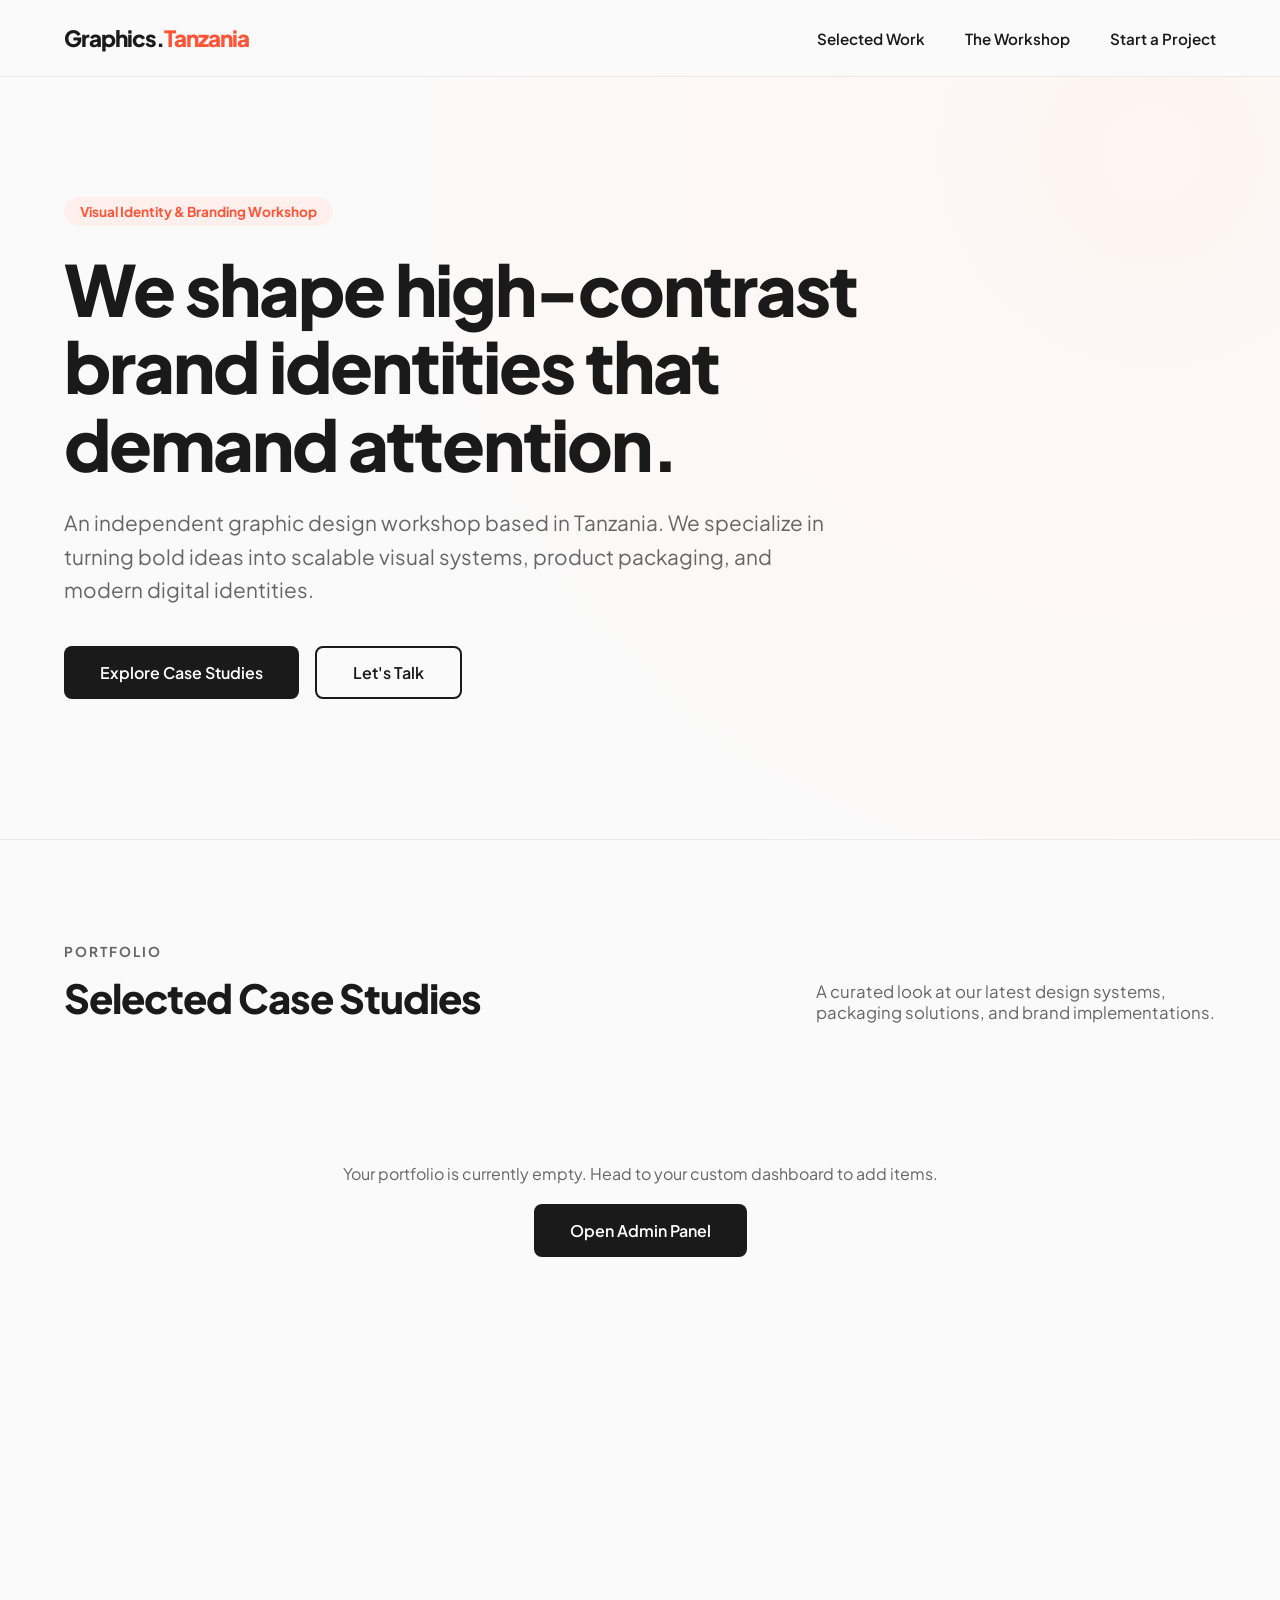
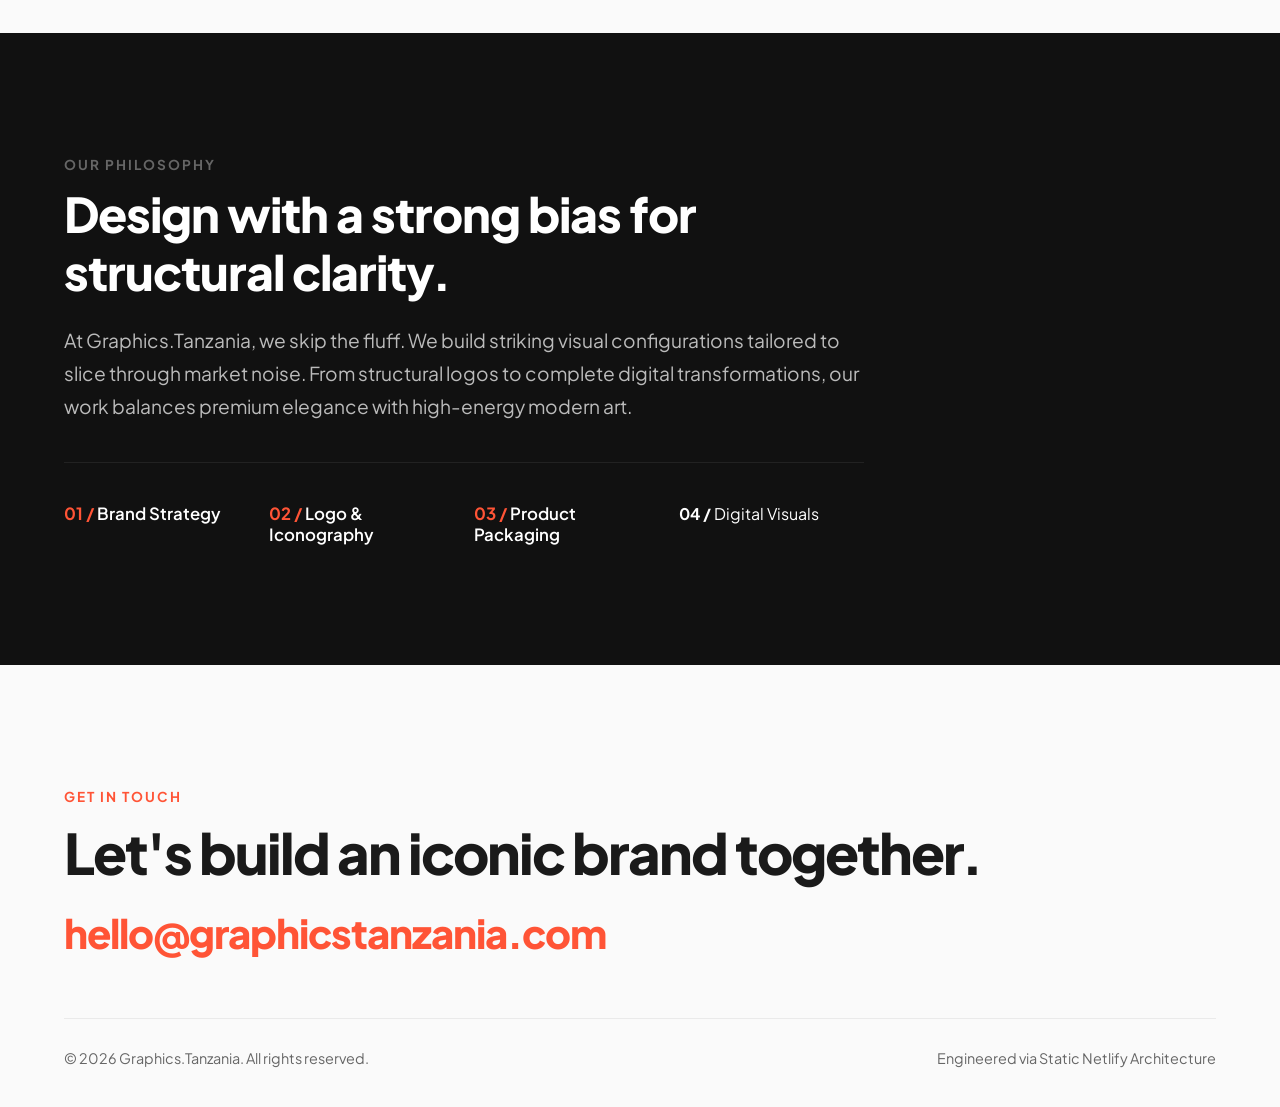
==== index.html @ aa1e2526 "Fix admin login widget integration" ====
<!DOCTYPE html>
<html lang="en">
<head>
    <meta charset="UTF-8">
    <meta name="viewport" content="width=device-width, initial-scale=1.0">
    <title>Graphics.Tanzania | Premium Graphic Design Workshop</title>
    <link rel="stylesheet" href="style.css">
    <link rel="preconnect" href="https://fonts.googleapis.com">
    <link rel="preconnect" href="https://fonts.gstatic.com" crossorigin>
    <link href="https://fonts.googleapis.com/css2?family=Plus+Jakarta+Sans:wght@400;500;600;700;800&display=swap" rel="stylesheet">
    <script src="https://identity.netlify.com/v1/netlify-identity-widget.js"></script>
</head>
<body>

    <nav class="navbar">
        <div class="logo">Graphics.<span>Tanzania</span></div>
        <ul class="nav-links">
            <li><a href="#work">Selected Work</a></li>
            <li><a href="#about">The Workshop</a></li>
            <li><a href="#contact">Start a Project</a></li>
        </ul>
    </nav>

    <header class="hero">
        <div class="hero-container">
            <span class="hero-badge">Visual Identity & Branding Workshop</span>
            <h1>We shape high-contrast brand identities that demand attention.</h1>
            <p>An independent graphic design workshop based in Tanzania. We specialize in turning bold ideas into scalable visual systems, product packaging, and modern digital identities.</p>
            <div class="hero-actions">
                <a href="#work" class="btn-primary">Explore Case Studies</a>
                <a href="#contact" class="btn-secondary">Let's Talk</a>
            </div>
        </div>
    </header>

    <section id="work" class="portfolio-section">
        <div class="section-header">
            <div>
                <span class="sub-title">Portfolio</span>
                <h2>Selected Case Studies</h2>
            </div>
            <p class="section-desc">A curated look at our latest design systems, packaging solutions, and brand implementations.</p>
        </div>
        
        <div class="portfolio-grid" id="portfolio-grid">
            <div class="loading-state">
                <div class="spinner"></div>
                <p>Loading curated gallery...</p>
            </div>
        </div>
    </section>

    <section id="about" class="about-section">
        <div class="about-container">
            <div class="about-text">
                <span class="sub-title">Our Philosophy</span>
                <h2>Design with a strong bias for structural clarity.</h2>
                <p>At Graphics.Tanzania, we skip the fluff. We build striking visual configurations tailored to slice through market noise. From structural logos to complete digital transformations, our work balances premium elegance with high-energy modern art.</p>
                
                <div class="capabilities">
                    <div class="cap-item"><strong>01 /</strong> Brand Strategy</div>
                    <div class="cap-item"><strong>02 /</strong> Logo & Iconography</div>
                    <div class="cap-item"><strong>03 /</strong> Product Packaging</div>
                    <div class="cap-item) "><strong>04 /</strong> Digital Visuals</div>
                </div>
            </div>
        </div>
    </section>

    <footer id="contact" class="main-footer">
        <div class="footer-container">
            <span class="sub-title text-orange">Get In Touch</span>
            <h2>Let's build an iconic brand together.</h2>
            <a href="mailto:hello@graphicstanzania.com" class="footer-email">hello@graphicstanzania.com</a>
            
            <hr class="footer-divider">
            
            <div class="footer-bottom">
                <p class="copyright">&copy; 2026 Graphics.Tanzania. All rights reserved.</p>
                <p class="credit">Engineered via Static Netlify Architecture</p>
            </div>
        </div>
    </footer>

    <script>
        // Fetch project configurations compiled by Decap CMS
        fetch('projects.json')
            .then(response => {
                if (!response.ok) throw new Error('Database file not found');
                return response.json();
            })
            .then(data => {
                const gridElement = document.getElementById('portfolio-grid');
                gridElement.innerHTML = ''; // Clear out the loading placeholder
                
                if (data.projects && data.projects.length > 0) {
                    data.projects.forEach(project => {
                        const card = document.createElement('article');
                        
                        // Capture layout alignment choice: standard, wide, or tall
                        const alignmentClass = project.alignment && project.alignment !== 'standard' ? project.alignment : '';
                        card.className = `project-card ${alignmentClass}`.trim();
                        
                        card.innerHTML = `
                            <div class="card-image-wrapper">
                                <img src="${project.image}" alt="${project.title}" loading="lazy">
                            </div>
                            <div class="project-info">
                                <div class="project-metadata">
                                    <h3>${project.title}</h3>
                                    <p>${project.category}</p>
                                </div>
                                <div class="project-arrow">
                                    <svg width="24" height="24" viewBox="0 0 24 24" fill="none" stroke="currentColor" stroke-width="2"><line x1="7" y1="17" x2="17" y2="7"></line><polyline points="7 7 17 7 17 17"></polyline></svg>
                                </div>
                            </div>
                        `;
                        gridElement.appendChild(card);
                    });
                } else {
                    gridElement.innerHTML = `
                        <div class="empty-state">
                            <p>Your portfolio is currently empty. Head to your custom dashboard to add items.</p>
                            <a href="/admin/" class="btn-primary" style="margin-top:20px;">Open Admin Panel</a>
                        </div>`;
                }
            })
            .catch(error => {
                console.error('Error fetching layout data:', error);
                document.getElementById('portfolio-grid').innerHTML = '<p class="error-msg">Failed to securely download assets. Please check backend config.</p>';
            });

        // Identity routing optimization
        if (window.netlifyIdentity) {
            window.netlifyIdentity.on("init", user => {
                if (!user) {
                    window.netlifyIdentity.on("login", () => {
                        document.location.href = "/admin/";
                    });
                }
            });
        }
    </script>

    <script>
        // Fetch project configurations compiled by Decap CMS
        fetch('projects.json')
            .then(response => {
                if (!response.ok) throw new Error('Database file not found');
                return response.json();
            })
            .then(data => {
                const gridElement = document.getElementById('portfolio-grid');
                gridElement.innerHTML = ''; // Clear out the loading placeholder
                
                if (data.projects && data.projects.length > 0) {
                    data.projects.forEach(project => {
                        const card = document.createElement('article');
                        const alignmentClass = project.alignment && project.alignment !== 'standard' ? project.alignment : '';
                        card.className = `project-card ${alignmentClass}`.trim();
                        
                        card.innerHTML = `
                            <div class="card-image-wrapper">
                                <img src="${project.image}" alt="${project.title}" loading="lazy">
                            </div>
                            <div class="project-info">
                                <div class="project-metadata">
                                    <h3>${project.title}</h3>
                                    <p>${project.category}</p>
                                </div>
                            </div>
                        `;
                        gridElement.appendChild(card);
                    });
                } else {
                    gridElement.innerHTML = `
                        <div class="empty-state">
                            <p>Your portfolio is currently empty. Head to your custom dashboard to add items.</p>
                            <a href="/admin/" class="btn-primary" style="margin-top:20px;">Open Admin Panel</a>
                        </div>`;
                }
            })
            .catch(error => {
                console.error('Error fetching layout data:', error);
                document.getElementById('portfolio-grid').innerHTML = '<p class="error-msg">Failed to securely download assets.</p>';
            });

        // Fixed Identity routing logic
        if (window.netlifyIdentity) {
            window.netlifyIdentity.on("init", user => {
                if (!user) {
                    window.netlifyIdentity.on("login", () => {
                        document.location.href = "/admin/";
                    });
                }
            });
        }
    </script>
</body>
</html>
---- style.css ----
/* --- Brand Variable Definition Engine --- */
:root {
    --brand-orange: #FF5436;
    --brand-orange-hover: #E44326;
    --bg-clean: #FAFAFA;
    --bg-dark: #111111;
    --text-main: #1A1A1A;
    --text-muted: #666666;
    --text-light: #FFFFFF;
    --border-color: #EAEAEA;
    --transition-smooth: all 0.4s cubic-bezier(0.16, 1, 0.3, 1);
}

/* --- Global Layout Reset --- */
* {
    margin: 0;
    padding: 0;
    box-sizing: border-box;
}

html {
    scroll-behavior: smooth;
}

body {
    font-family: 'Plus Jakarta Sans', sans-serif;
    background-color: var(--bg-clean);
    color: var(--text-main);
    overflow-x: hidden;
    -webkit-font-smoothing: antialiased;
}

/* --- Typography Helpers --- */
.sub-title {
    display: inline-block;
    font-size: 0.85rem;
    text-transform: uppercase;
    letter-spacing: 2px;
    font-weight: 700;
    color: var(--text-muted);
    margin-bottom: 12px;
}
.text-orange { color: var(--brand-orange) !important; }

/* --- Navigation System --- */
.navbar {
    display: flex;
    justify-content: space-between;
    align-items: center;
    padding: 24px 5%;
    background-color: rgba(250, 250, 250, 0.9);
    backdrop-filter: blur(10px);
    position: sticky;
    top: 0;
    z-index: 1000;
    border-bottom: 1px solid var(--border-color);
}

.logo {
    font-size: 1.4rem;
    font-weight: 800;
    letter-spacing: -1px;
}

.logo span {
    color: var(--brand-orange);
}

.nav-links {
    list-style: none;
    display: flex;
    gap: 40px;
}

.nav-links a {
    text-decoration: none;
    color: var(--text-main);
    font-weight: 600;
    font-size: 0.95rem;
    transition: var(--transition-smooth);
}

.nav-links a:hover {
    color: var(--brand-orange);
}

/* --- Hero Showcase Design --- */
.hero {
    padding: 120px 5% 140px 5%;
    background: radial-gradient(circle at 90% 10%, #FFF5F2 0%, var(--bg-clean) 60%);
    border-bottom: 1px solid var(--border-color);
}

.hero-container {
    max-width: 900px;
}

.hero-badge {
    display: inline-block;
    background-color: #FFF0ED;
    color: var(--brand-orange);
    padding: 6px 16px;
    border-radius: 50px;
    font-size: 0.85rem;
    font-weight: 700;
    margin-bottom: 24px;
}

.hero h1 {
    font-size: clamp(2.5rem, 5.5vw, 4.5rem);
    font-weight: 800;
    line-height: 1.1;
    letter-spacing: -2px;
    margin-bottom: 24px;
}

.hero p {
    font-size: clamp(1.1rem, 2vw, 1.3rem);
    color: var(--text-muted);
    line-height: 1.6;
    margin-bottom: 40px;
    max-width: 760px;
}

.hero-actions {
    display: flex;
    gap: 16px;
    flex-wrap: wrap;
}

/* --- Interactive Buttons --- */
.btn-primary {
    display: inline-block;
    background-color: var(--text-main);
    color: var(--text-light);
    padding: 16px 36px;
    text-decoration: none;
    font-weight: 600;
    border-radius: 8px;
    transition: var(--transition-smooth);
}

.btn-primary:hover {
    background-color: var(--brand-orange);
    transform: translateY(-2px);
}

.btn-secondary {
    display: inline-block;
    background-color: transparent;
    color: var(--text-main);
    border: 2px solid var(--text-main);
    padding: 14px 36px;
    text-decoration: none;
    font-weight: 600;
    border-radius: 8px;
    transition: var(--transition-smooth);
}

.btn-secondary:hover {
    border-color: var(--brand-orange);
    color: var(--brand-orange);
}

/* --- Portfolio Engine & Layout Control --- */
.portfolio-section {
    padding: 100px 5%;
}

.section-header {
    display: flex;
    justify-content: space-between;
    align-items: flex-end;
    margin-bottom: 60px;
    gap: 20px;
    flex-wrap: wrap;
}

.section-header h2 {
    font-size: 2.5rem;
    font-weight: 800;
    letter-spacing: -1px;
}

.section-desc {
    max-width: 400px;
    color: var(--text-muted);
    font-size: 1.05rem;
}

/* Fluid Native Grid Core */
.portfolio-grid {
    display: grid;
    grid-template-columns: repeat(auto-fill, minmax(400px, 1fr));
    grid-auto-rows: 450px;
    gap: 30px;
}

/* Base Project Structural Card */
.project-card {
    position: relative;
    border-radius: 16px;
    overflow: hidden;
    background-color: #EAEAEA;
    display: flex;
    flex-direction: column;
    justify-content: flex-end;
    cursor: pointer;
    transition: var(--transition-smooth);
}

.card-image-wrapper {
    position: absolute;
    top: 0;
    left: 0;
    width: 100%;
    height: 100%;
    z-index: 1;
}

.project-card img {
    width: 100%;
    height: 100%;
    object-fit: cover;
    transition: var(--transition-smooth);
}

/* Strategic CSS Alignment Options */
.project-card.wide {
    grid-column: span 2;
}

.project-card.tall {
    grid-row: span 2;
    grid-auto-rows: auto;
}

/* User Interface Hover Interactivity overlays */
.project-info {
    position: relative;
    z-index: 2;
    padding: 30px;
    background: linear-gradient(to top, rgba(17, 17, 17, 0.85) 20%, rgba(17, 17, 17, 0) 100%);
    display: flex;
    justify-content: space-between;
    align-items: flex-end;
    opacity: 0;
    transform: translateY(10px);
    transition: var(--transition-smooth);
}

.project-card:hover .project-info {
    opacity: 1;
    transform: translateY(0);
}

.project-card:hover img {
    transform: scale(1.04);
}

.project-metadata h3 {
    color: var(--text-light);
    font-size: 1.4rem;
    font-weight: 700;
    margin-bottom: 4px;
}

.project-metadata p {
    color: #CCCCCC;
    font-size: 0.9rem;
    font-weight: 500;
    text-transform: uppercase;
    letter-spacing: 1px;
}

.project-arrow {
    background-color: var(--brand-orange);
    color: var(--text-light);
    width: 48px;
    height: 48px;
    border-radius: 50%;
    display: flex;
    align-items: center;
    justify-content: center;
    transition: var(--transition-smooth);
}

.project-card:hover .project-arrow {
    background-color: var(--text-light);
    color: var(--text-main);
}

/* --- About Workshop Layout --- */
.about-section {
    padding: 120px 5%;
    background-color: var(--bg-dark);
    color: var(--text-light);
}

.about-container {
    max-width: 800px;
}

.about-text h2 {
    font-size: clamp(2rem, 4vw, 3rem);
    font-weight: 800;
    letter-spacing: -1px;
    margin-bottom: 24px;
    line-height: 1.2;
}

.about-text p {
    font-size: 1.2rem;
    color: #BBBBBB;
    line-height: 1.7;
    margin-bottom: 40px;
}

.capabilities {
    display: grid;
    grid-template-columns: repeat(auto-fit, minmax(180px, 1fr));
    gap: 20px;
    border-top: 1px solid #222222;
    padding-top: 40px;
}

.cap-item {
    font-size: 1.05rem;
    font-weight: 600;
}
.cap-item strong {
    color: var(--brand-orange);
}

/* --- Footer Platform --- */
.main-footer {
    padding: 120px 5% 40px 5%;
    background-color: var(--bg-clean);
}

.footer-container {
    max-width: 1200px;
    margin: 0 auto;
}

.main-footer h2 {
    font-size: clamp(2rem, 5vw, 3.5rem);
    font-weight: 800;
    letter-spacing: -2px;
    margin-bottom: 20px;
}

.footer-email {
    display: inline-block;
    font-size: clamp(1.4rem, 4vw, 2.5rem);
    color: var(--brand-orange);
    text-decoration: none;
    font-weight: 800;
    letter-spacing: -1px;
    transition: var(--transition-smooth);
    margin-bottom: 60px;
}

.footer-email:hover {
    color: var(--text-main);
}

.footer-divider {
    border: 0;
    height: 1px;
    background-color: var(--border-color);
    margin-bottom: 30px;
}

.footer-bottom {
    display: flex;
    justify-content: space-between;
    color: var(--text-muted);
    font-size: 0.9rem;
    flex-wrap: wrap;
    gap: 15px;
}

/* --- Utility Visual Helpers --- */
.loading-state, .empty-state {
    grid-column: 1 / -1;
    text-align: center;
    padding: 80px 0;
    color: var(--text-muted);
}
.spinner {
    width: 40px;
    height: 40px;
    border: 3px solid var(--border-color);
    border-top-color: var(--brand-orange);
    border-radius: 50%;
    margin: 0 auto 20px auto;
    animation: spin 1s infinite linear;
}
@keyframes spin { to { transform: rotate(360deg); } }

/* --- Responsive Media Viewport Configurations --- */
@media (max-width: 992px) {
    .portfolio-grid {
        grid-template-columns: repeat(auto-fill, minmax(320px, 1fr));
    }
    .project-card.wide {
        grid-column: span 1;
    }
}

@media (max-width: 768px) {
    .nav-links { display: none; }
    .section-header { flex-direction: column; align-items: flex-start; }
    .portfolio-grid { grid-auto-rows: 380px; gap: 20px; }
}
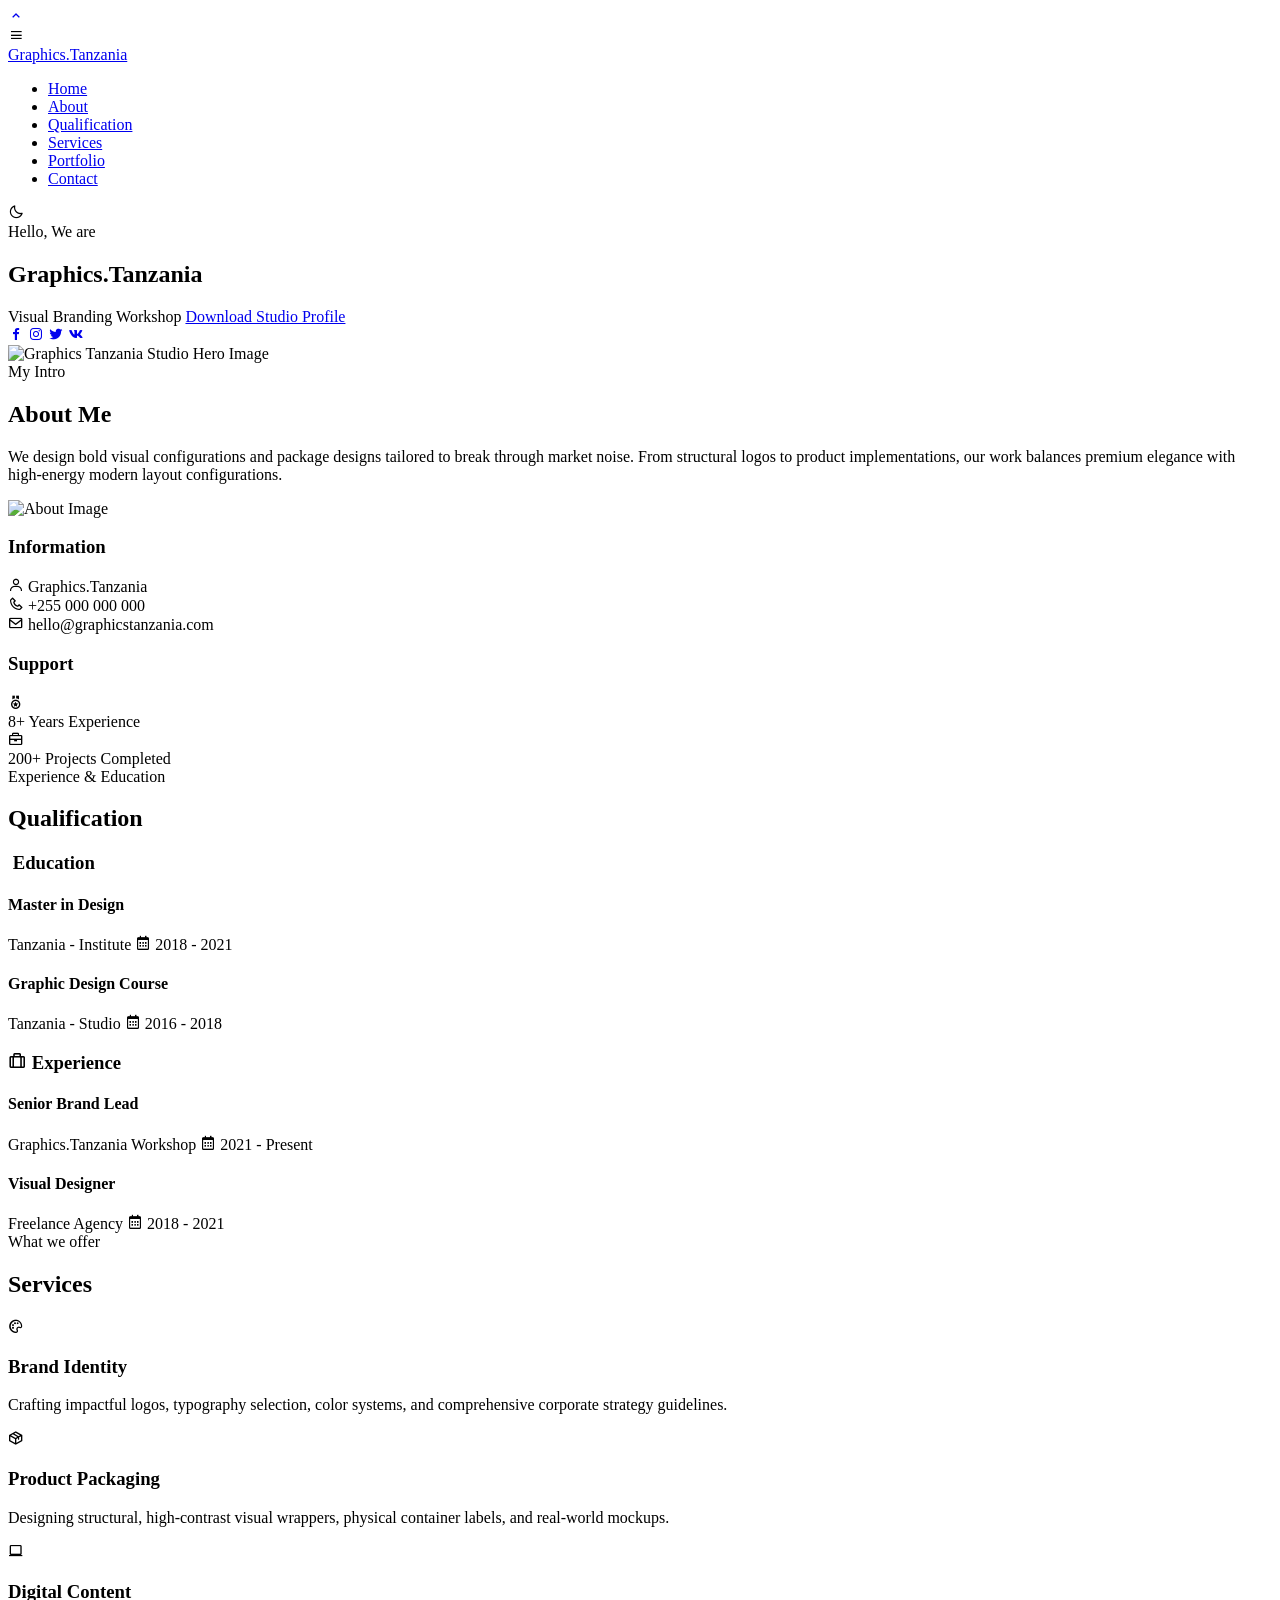
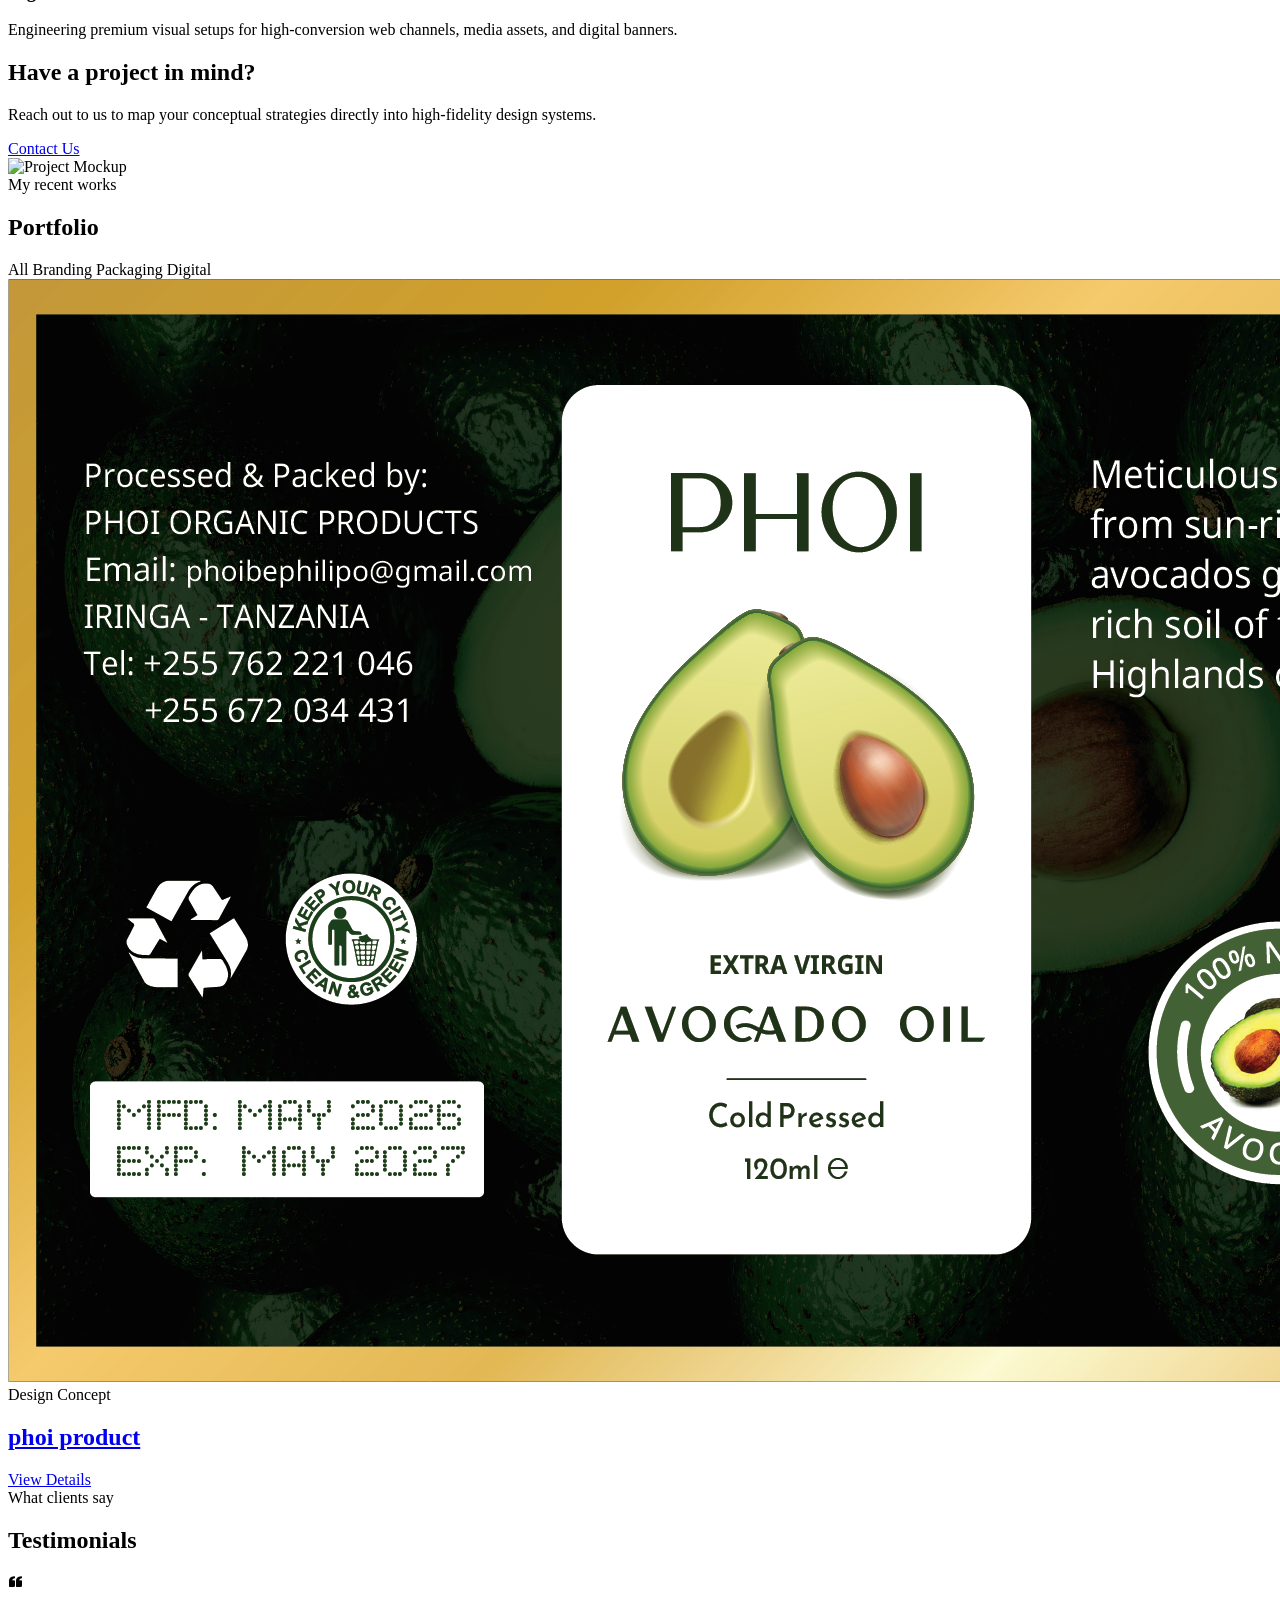
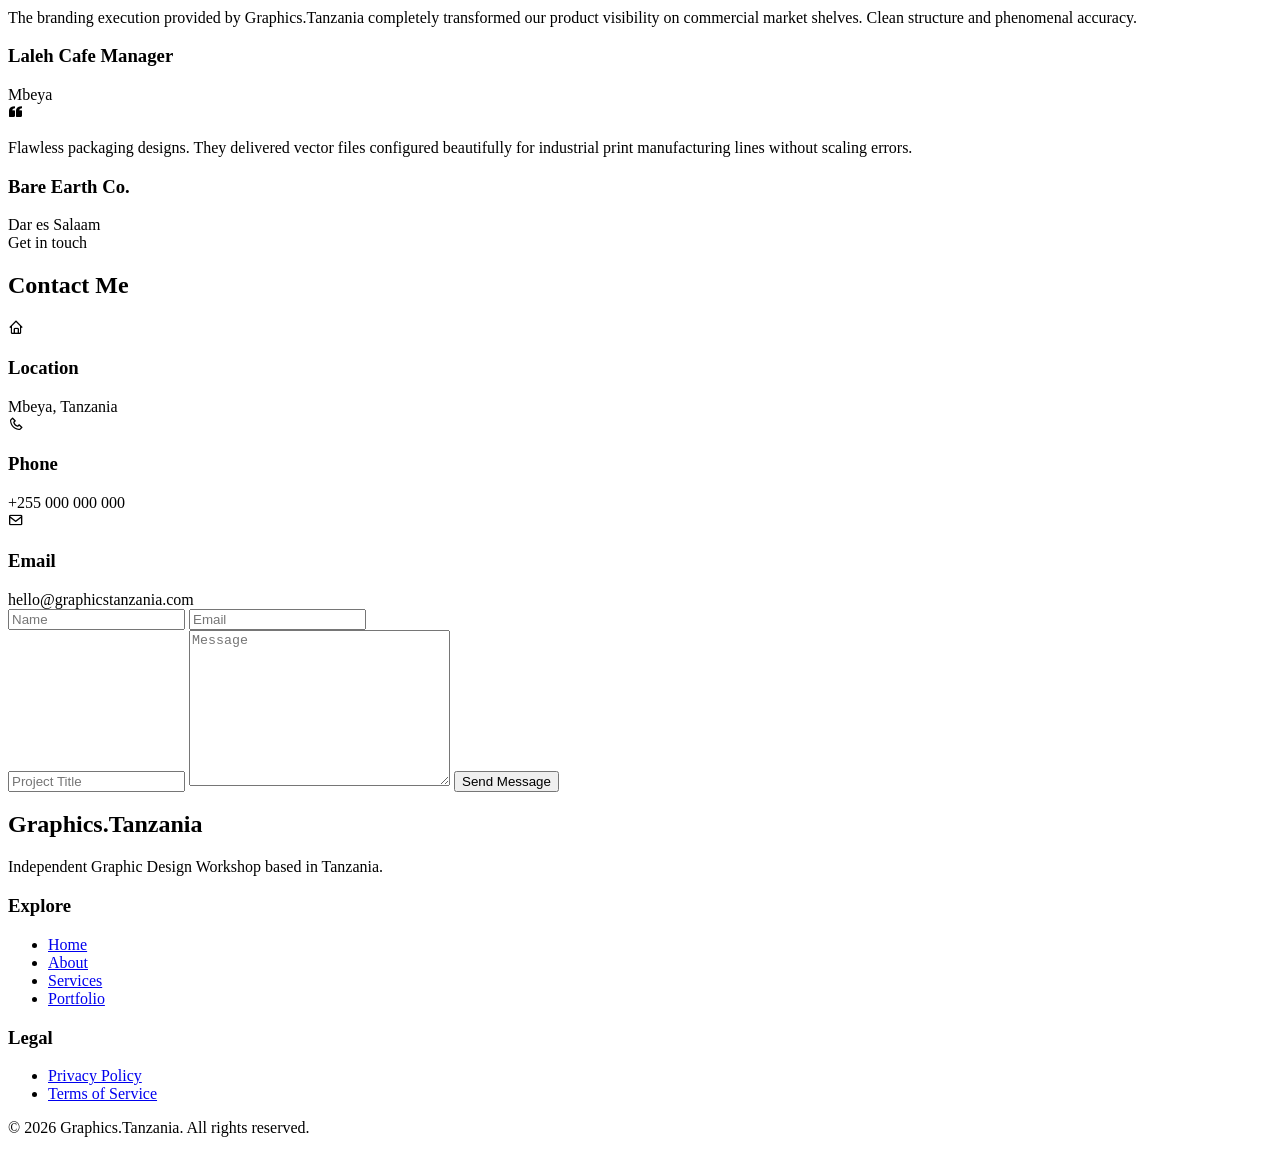
==== commit a5f6608d: "Merged dynamic upload engine hooks into full Clay Doe template structure" ====
--- a/index.html
+++ b/index.html
@@ -1,200 +1,384 @@
 <!DOCTYPE html>
 <html lang="en">
-<head>
-    <meta charset="UTF-8">
-    <meta name="viewport" content="width=device-width, initial-scale=1.0">
-    <title>Graphics.Tanzania | Premium Graphic Design Workshop</title>
-    <link rel="stylesheet" href="style.css">
-    <link rel="preconnect" href="https://fonts.googleapis.com">
-    <link rel="preconnect" href="https://fonts.gstatic.com" crossorigin>
-    <link href="https://fonts.googleapis.com/css2?family=Plus+Jakarta+Sans:wght@400;500;600;700;800&display=swap" rel="stylesheet">
-    <script src="https://identity.netlify.com/v1/netlify-identity-widget.js"></script>
-</head>
-<body>
-
-    <nav class="navbar">
-        <div class="logo">Graphics.<span>Tanzania</span></div>
-        <ul class="nav-links">
-            <li><a href="#work">Selected Work</a></li>
-            <li><a href="#about">The Workshop</a></li>
-            <li><a href="#contact">Start a Project</a></li>
-        </ul>
-    </nav>
-
-    <header class="hero">
-        <div class="hero-container">
-            <span class="hero-badge">Visual Identity & Branding Workshop</span>
-            <h1>We shape high-contrast brand identities that demand attention.</h1>
-            <p>An independent graphic design workshop based in Tanzania. We specialize in turning bold ideas into scalable visual systems, product packaging, and modern digital identities.</p>
-            <div class="hero-actions">
-                <a href="#work" class="btn-primary">Explore Case Studies</a>
-                <a href="#contact" class="btn-secondary">Let's Talk</a>
+    <head>
+        <meta charset="UTF-8">
+        <meta name="viewport" content="width=device-width, initial-scale=1.0">
+
+        <link rel="stylesheet" href="swiper-bundle.min.css">
+        
+        <link href='https://unpkg.com/boxicons@2.1.4/css/boxicons.min.css' rel='stylesheet'>
+
+        <link rel="stylesheet" href="styles.css">
+
+        <script src="https://identity.netlify.com/v1/netlify-identity-widget.js"></script>
+
+        <title>Graphics.Tanzania | Professional Portfolio</title>
+    </head>
+    <body>
+        <a href="#" class="scrolltop" id="scroll-top">
+            <i class='bx bx-chevron-up scrolltop__icon'></i>
+        </a>
+        
+        <header class="l-header" id="header">
+            <nav class="nav bd-grid">
+                <div class="nav__toggle" id="nav-toggle">
+                    <i class='bx bx-menu'></i>
+                </div>
+
+                <a href="#" class="nav__logo">Graphics.Tanzania</a>
+
+                <div class="nav__menu" id="nav-menu">
+                    <ul class="nav__list">
+                        <li class="nav__item"><a href="#home" class="nav__link active-link">Home</a></li>
+                        <li class="nav__item"><a href="#about" class="nav__link">About</a></li>
+                        <li class="nav__item"><a href="#qualification" class="nav__link">Qualification</a></li>
+                        <li class="nav__item"><a href="#services" class="nav__link">Services</a></li>
+                        <li class="nav__item"><a href="#portfolio" class="nav__link">Portfolio</a></li>
+                        <li class="nav__item"><a href="#contact" class="nav__link">Contact</a></li>
+                    </ul>
+                </div>
+
+                <div class="nav__light">
+                    <i class='bx bx-moon change-theme' id="theme-button"></i>
+                </div>
+            </nav>
+        </header>
+
+        <main class="l-main">
+            <section class="home" id="home">
+                <div class="home__container bd-grid">
+                    <div class="home__data">
+                        <span class="home__greeting">Hello, We are</span>
+                        <h1 class="home__name">Graphics.Tanzania</h1>
+                        <span class="home__profession">Visual Branding Workshop</span>
+                        <a href="Clay-Doe-Cv.pdf" download="" class="button button-light home__button">Download Studio Profile</a>
+                    </div>
+
+                    <div class="home__social">
+                        <a href="#" class="home__social-icon"><i class='bx bxl-facebook'></i></a>
+                        <a href="#" class="home__social-icon"><i class='bx bxl-instagram'></i></a>
+                        <a href="#" class="home__social-icon"><i class='bx bxl-twitter'></i></a>
+                        <a href="#" class="home__social-icon"><i class='bx bxl-vk'></i></a>
+                    </div>
+
+                    <div class="home__img">
+                        <img src="preview.png" alt="Graphics Tanzania Studio Hero Image">
+                    </div>
+                </div>
+            </section>
+            
+            <section class="about section" id="about">
+                <span class="section-subtitle">My Intro</span>
+                <h2 class="section-title">About Me</h2>
+
+                <div class="about__container bd-grid">
+                    <div class="about__data">
+                        <p class="about__description">We design bold visual configurations and package designs tailored to break through market noise. From structural logos to product implementations, our work balances premium elegance with high-energy modern layout configurations.</p>
+                        <img src="preview.png" alt="About Image" class="about__img">
+                    </div>
+
+                    <div>
+                        <div class="about__information">
+                            <h3 class="about__information-title">Information</h3>
+                            <div class="about__information-data">
+                                <i class='bx bx-user about__information-icon'></i>
+                                <span>Graphics.Tanzania</span>
+                            </div>
+                            <div class="about__information-data">
+                                <i class='bx bx-phone about__information-icon'></i>
+                                <span>+255 000 000 000</span>
+                            </div>
+                            <div class="about__information-data">
+                                <i class='bx bx-envelope about__information-icon'></i>
+                                <span>hello@graphicstanzania.com</span>
+                            </div>
+                        </div>
+
+                        <div class="about__information">
+                            <h3 class="about__information-title">Support</h3>
+                            <div class="about__information-data">
+                                <i class='bx bx-medal about__information-icon'></i>
+                                <div>
+                                    <span class="about__information-subtitle">8+ Years</span>
+                                    <span class="about__information-subtitle-data">Experience</span>
+                                </div>
+                            </div>
+                            <div class="about__information-data">
+                                <i class='bx bx-briefcase about__information-icon'></i>
+                                <div>
+                                    <span class="about__information-subtitle">200+ Projects</span>
+                                    <span class="about__information-subtitle-data">Completed</span>
+                                </div>
+                            </div>
+                        </div>
+                    </div>
+                </div>
+            </section>
+
+            <section class="qualification section" id="qualification">
+                <span class="section-subtitle">Experience & Education</span>
+                <h2 class="section-title">Qualification</h2>
+
+                <div class="qualification__container bd-grid">
+                    <div class="qualification__content">
+                        <h3 class="qualification__title">
+                            <i class='bx bx-education qualification__title-icon'></i> Education
+                        </h3>
+
+                        <div class="qualification__data">
+                            <h4 class="qualification__area">Master in Design</h4>
+                            <div class="qualification__box">
+                                <span class="qualification__work">Tanzania - Institute</span>
+                                <span class="qualification__year"><i class='bx bx-calendar qualification__calendar-icon'></i> 2018 - 2021</span>
+                            </div>
+                        </div>
+
+                        <div class="qualification__data">
+                            <h4 class="qualification__area">Graphic Design Course</h4>
+                            <div class="qualification__box">
+                                <span class="qualification__work">Tanzania - Studio</span>
+                                <span class="qualification__year"><i class='bx bx-calendar qualification__calendar-icon'></i> 2016 - 2018</span>
+                            </div>
+                        </div>
+                    </div>
+
+                    <div class="qualification__content">
+                        <h3 class="qualification__title">
+                            <i class='bx bx-briefcase-alt qualification__title-icon'></i> Experience
+                        </h3>
+
+                        <div class="qualification__data">
+                            <h4 class="qualification__area">Senior Brand Lead</h4>
+                            <div class="qualification__box">
+                                <span class="qualification__work">Graphics.Tanzania Workshop</span>
+                                <span class="qualification__year"><i class='bx bx-calendar qualification__calendar-icon'></i> 2021 - Present</span>
+                            </div>
+                        </div>
+
+                        <div class="qualification__data">
+                            <h4 class="qualification__area">Visual Designer</h4>
+                            <div class="qualification__box">
+                                <span class="qualification__work">Freelance Agency</span>
+                                <span class="qualification__year"><i class='bx bx-calendar qualification__calendar-icon'></i> 2018 - 2021</span>
+                            </div>
+                        </div>
+                    </div>
+                </div>
+            </section>
+
+            <section class="services section" id="services">
+                <span class="section-subtitle">What we offer</span>
+                <h2 class="section-title">Services</h2>
+
+                <div class="services__container bd-grid">
+                    <div class="services__data">
+                        <i class='bx bx-palette services__icon'></i>
+                        <h3 class="services__title">Brand Identity</h3>
+                        <p class="services__description">Crafting impactful logos, typography selection, color systems, and comprehensive corporate strategy guidelines.</p>
+                    </div>
+
+                    <div class="services__data">
+                        <i class='bx bx-package services__icon'></i>
+                        <h3 class="services__title">Product Packaging</h3>
+                        <p class="services__description">Designing structural, high-contrast visual wrappers, physical container labels, and real-world mockups.</p>
+                    </div>
+
+                    <div class="services__data">
+                        <i class='bx bx-laptop services__icon'></i>
+                        <h3 class="services__title">Digital Content</h3>
+                        <p class="services__description">Engineering premium visual setups for high-conversion web channels, media assets, and digital banners.</p>
+                    </div>
+                </div>
+            </section>
+            
+            <section class="project section">
+                <div class="project__container bd-grid">
+                    <div class="project__data">
+                        <h2 class="project__title">Have a project in mind?</h2>
+                        <p class="project__description">Reach out to us to map your conceptual strategies directly into high-fidelity design systems.</p>
+                        <a href="#contact" class="button button-light">Contact Us</a>
+                    </div>
+                    
+                    <img src="preview.png" alt="Project Mockup" class="project__img">
+                </div>
+            </section>
+
+            <section class="portfolio section" id="portfolio">
+                <span class="section-subtitle">My recent works</span>
+                <h2 class="section-title">Portfolio</h2>
+
+                <div class="portfolio__nav">
+                    <span class="portfolio__item active-portfolio" data-filter="all">All</span>
+                    <span class="portfolio__item" data-filter=".web">Branding</span>
+                    <span class="portfolio__item" data-filter=".ux">Packaging</span>
+                    <span class="portfolio__item" data-filter=".design">Digital</span>
+                </div>
+
+                <div class="portfolio__container bd-grid" id="dynamic-portfolio-grid">
+                    <p style="grid-column: 1/-1; text-align: center; color: var(--text-color); font-family: 'Poppins', sans-serif; padding: 40px 0;">
+                        Loading creative studio directory...
+                    </p>
+                </div>
+            </section>
+
+            <section class="testimonial section">
+                <span class="section-subtitle">What clients say</span>
+                <h2 class="section-title">Testimonials</h2>
+
+                <div class="testimonial__container swiper-container">
+                    <div class="swiper-wrapper">
+                        <div class="testimonial__content swiper-slide">
+                            <i class='bx bxs-quote-left testimonial__icon'></i>
+                            <p class="testimonial__description">The branding execution provided by Graphics.Tanzania completely transformed our product visibility on commercial market shelves. Clean structure and phenomenal accuracy.</p>
+                            <h3 class="testimonial__client">Laleh Cafe Manager</h3>
+                            <span class="testimonial__detail">Mbeya</span>
+                        </div>
+                        <div class="testimonial__content swiper-slide">
+                            <i class='bx bxs-quote-left testimonial__icon'></i>
+                            <p class="testimonial__description">Flawless packaging designs. They delivered vector files configured beautifully for industrial print manufacturing lines without scaling errors.</p>
+                            <h3 class="testimonial__client">Bare Earth Co.</h3>
+                            <span class="testimonial__detail">Dar es Salaam</span>
+                        </div>
+                    </div>
+                    <div class="swiper-pagination"></div>
+                </div>
+            </section>
+
+            <section class="contact section" id="contact">
+                <span class="section-subtitle">Get in touch</span>
+                <h2 class="section-title">Contact Me</h2>
+
+                <div class="contact__container bd-grid">
+                    <div class="contact__content">
+                        <div class="contact__box">
+                            <i class='bx bx-home contact__icon'></i>
+                            <h3 class="contact__title">Location</h3>
+                            <span class="contact__description">Mbeya, Tanzania</span>
+                        </div>
+
+                        <div class="contact__box">
+                            <i class='bx bx-phone contact__icon'></i>
+                            <h3 class="contact__title">Phone</h3>
+                            <span class="contact__description">+255 000 000 000</span>
+                        </div>
+
+                        <div class="contact__box">
+                            <i class='bx bx-envelope contact__icon'></i>
+                            <h3 class="contact__title">Email</h3>
+                            <span class="contact__description">hello@graphicstanzania.com</span>
+                        </div>
+                    </div>
+
+                    <form action="" class="contact__form">
+                        <div class="contact__inputs">
+                            <input type="text" placeholder="Name" class="contact__input">
+                            <input type="email" placeholder="Email" class="contact__input">
+                        </div>
+                        <input type="text" placeholder="Project Title" class="contact__input">
+                        <textarea name="" id="" cols="30" rows="10" placeholder="Message" class="contact__input"></textarea>
+                        <input type="submit" value="Send Message" class="button contact__button">
+                    </form>
+                </div>
+            </section>
+        </main>
+
+        <footer class="footer">
+            <div class="footer__container bd-grid">
+                <div class="footer__data">
+                    <h2 class="footer__title">Graphics.Tanzania</h2>
+                    <p class="footer__description">Independent Graphic Design Workshop based in Tanzania.</p>
+                </div>
+
+                <div class="footer__data">
+                    <h3 class="footer__subtitle">Explore</h3>
+                    <ul>
+                        <li><a href="#home" class="footer__link">Home</a></li>
+                        <li><a href="#about" class="footer__link">About</a></li>
+                        <li><a href="#services" class="footer__link">Services</a></li>
+                        <li><a href="#portfolio" class="footer__link">Portfolio</a></li>
+                    </ul>
+                </div>
+
+                <div class="footer__data">
+                    <h3 class="footer__subtitle">Legal</h3>
+                    <ul>
+                        <li><a href="#" class="footer__link">Privacy Policy</a></li>
+                        <li><a href="#" class="footer__link">Terms of Service</a></li>
+                    </ul>
+                </div>
             </div>
-        </div>
-    </header>
-
-    <section id="work" class="portfolio-section">
-        <div class="section-header">
-            <div>
-                <span class="sub-title">Portfolio</span>
-                <h2>Selected Case Studies</h2>
-            </div>
-            <p class="section-desc">A curated look at our latest design systems, packaging solutions, and brand implementations.</p>
-        </div>
-        
-        <div class="portfolio-grid" id="portfolio-grid">
-            <div class="loading-state">
-                <div class="spinner"></div>
-                <p>Loading curated gallery...</p>
-            </div>
-        </div>
-    </section>
-
-    <section id="about" class="about-section">
-        <div class="about-container">
-            <div class="about-text">
-                <span class="sub-title">Our Philosophy</span>
-                <h2>Design with a strong bias for structural clarity.</h2>
-                <p>At Graphics.Tanzania, we skip the fluff. We build striking visual configurations tailored to slice through market noise. From structural logos to complete digital transformations, our work balances premium elegance with high-energy modern art.</p>
-                
-                <div class="capabilities">
-                    <div class="cap-item"><strong>01 /</strong> Brand Strategy</div>
-                    <div class="cap-item"><strong>02 /</strong> Logo & Iconography</div>
-                    <div class="cap-item"><strong>03 /</strong> Product Packaging</div>
-                    <div class="cap-item) "><strong>04 /</strong> Digital Visuals</div>
-                </div>
-            </div>
-        </div>
-    </section>
-
-    <footer id="contact" class="main-footer">
-        <div class="footer-container">
-            <span class="sub-title text-orange">Get In Touch</span>
-            <h2>Let's build an iconic brand together.</h2>
-            <a href="mailto:hello@graphicstanzania.com" class="footer-email">hello@graphicstanzania.com</a>
-            
-            <hr class="footer-divider">
-            
-            <div class="footer-bottom">
-                <p class="copyright">&copy; 2026 Graphics.Tanzania. All rights reserved.</p>
-                <p class="credit">Engineered via Static Netlify Architecture</p>
-            </div>
-        </div>
-    </footer>
-
-    <script>
-        // Fetch project configurations compiled by Decap CMS
-        fetch('projects.json')
-            .then(response => {
-                if (!response.ok) throw new Error('Database file not found');
-                return response.json();
-            })
-            .then(data => {
-                const gridElement = document.getElementById('portfolio-grid');
-                gridElement.innerHTML = ''; // Clear out the loading placeholder
-                
-                if (data.projects && data.projects.length > 0) {
-                    data.projects.forEach(project => {
-                        const card = document.createElement('article');
+
+            <p class="footer__copy">&copy; 2026 Graphics.Tanzania. All rights reserved.</p>
+        </footer>
+        
+        <script src="mixitup.min.js"></script>
+        
+        <script src="swiper-bundle.min.js"></script>
+        
+        <script src="gsap.min.js"></script>
+        
+        <script src="main.js"></script>
+
+        <script>
+            // 1. Fetch live metadata uploads saved into projects.json from your admin panel
+            fetch('projects.json')
+                .then(response => {
+                    if (!response.ok) throw new Error('Database config schema unreadable.');
+                    return response.json();
+                })
+                .then(data => {
+                    const gridContainer = document.getElementById('dynamic-portfolio-grid');
+                    gridContainer.innerHTML = ''; // Wipe loading placeholder out of viewport
+                    
+                    if(data.projects && data.projects.length > 0) {
+                        data.projects.forEach(project => {
+                            const contentBlock = document.createElement('div');
+                            
+                            // Map filters (.web, .ux, .design) onto MixItUp wrapper hooks safely
+                            const filterTag = project.category_filter ? project.category_filter : 'web';
+                            contentBlock.className = `portfolio__content mix ${filterTag}`;
+                            
+                            contentBlock.innerHTML = `
+                                <a href="#"><img src="${project.image}" alt="${project.title}" class="portfolio__img"></a>
+                                <div class="portfolio__data">
+                                    <span class="portfolio__subtitle">${project.subtext || 'Design Concept'}</span>
+                                    <a href="#"><h2 class="portfolio__title">${project.title}</h2></a>
+                                    <a href="#" class="button button-link">View Details</a>
+                                </div>
+                            `;
+                            gridContainer.appendChild(contentBlock);
+                        });
                         
-                        // Capture layout alignment choice: standard, wide, or tall
-                        const alignmentClass = project.alignment && project.alignment !== 'standard' ? project.alignment : '';
-                        card.className = `project-card ${alignmentClass}`.trim();
-                        
-                        card.innerHTML = `
-                            <div class="card-image-wrapper">
-                                <img src="${project.image}" alt="${project.title}" loading="lazy">
-                            </div>
-                            <div class="project-info">
-                                <div class="project-metadata">
-                                    <h3>${project.title}</h3>
-                                    <p>${project.category}</p>
-                                </div>
-                                <div class="project-arrow">
-                                    <svg width="24" height="24" viewBox="0 0 24 24" fill="none" stroke="currentColor" stroke-width="2"><line x1="7" y1="17" x2="17" y2="7"></line><polyline points="7 7 17 7 17 17"></polyline></svg>
-                                </div>
-                            </div>
-                        `;
-                        gridElement.appendChild(card);
-                    });
-                } else {
-                    gridElement.innerHTML = `
-                        <div class="empty-state">
-                            <p>Your portfolio is currently empty. Head to your custom dashboard to add items.</p>
-                            <a href="/admin/" class="btn-primary" style="margin-top:20px;">Open Admin Panel</a>
-                        </div>`;
-                }
-            })
-            .catch(error => {
-                console.error('Error fetching layout data:', error);
-                document.getElementById('portfolio-grid').innerHTML = '<p class="error-msg">Failed to securely download assets. Please check backend config.</p>';
-            });
-
-        // Identity routing optimization
-        if (window.netlifyIdentity) {
-            window.netlifyIdentity.on("init", user => {
-                if (!user) {
-                    window.netlifyIdentity.on("login", () => {
-                        document.location.href = "/admin/";
-                    });
-                }
-            });
-        }
-    </script>
-
-    <script>
-        // Fetch project configurations compiled by Decap CMS
-        fetch('projects.json')
-            .then(response => {
-                if (!response.ok) throw new Error('Database file not found');
-                return response.json();
-            })
-            .then(data => {
-                const gridElement = document.getElementById('portfolio-grid');
-                gridElement.innerHTML = ''; // Clear out the loading placeholder
-                
-                if (data.projects && data.projects.length > 0) {
-                    data.projects.forEach(project => {
-                        const card = document.createElement('article');
-                        const alignmentClass = project.alignment && project.alignment !== 'standard' ? project.alignment : '';
-                        card.className = `project-card ${alignmentClass}`.trim();
-                        
-                        card.innerHTML = `
-                            <div class="card-image-wrapper">
-                                <img src="${project.image}" alt="${project.title}" loading="lazy">
-                            </div>
-                            <div class="project-info">
-                                <div class="project-metadata">
-                                    <h3>${project.title}</h3>
-                                    <p>${project.category}</p>
-                                </div>
-                            </div>
-                        `;
-                        gridElement.appendChild(card);
-                    });
-                } else {
-                    gridElement.innerHTML = `
-                        <div class="empty-state">
-                            <p>Your portfolio is currently empty. Head to your custom dashboard to add items.</p>
-                            <a href="/admin/" class="btn-primary" style="margin-top:20px;">Open Admin Panel</a>
-                        </div>`;
-                }
-            })
-            .catch(error => {
-                console.error('Error fetching layout data:', error);
-                document.getElementById('portfolio-grid').innerHTML = '<p class="error-msg">Failed to securely download assets.</p>';
-            });
-
-        // Fixed Identity routing logic
-        if (window.netlifyIdentity) {
-            window.netlifyIdentity.on("init", user => {
-                if (!user) {
-                    window.netlifyIdentity.on("login", () => {
-                        document.location.href = "/admin/";
-                    });
-                }
-            });
-        }
-    </script>
-</body>
+                        // 2. Re-initialize MixItUp layout controller engine once elements exist in DOM tree
+                        if (typeof mixitup !== 'undefined') {
+                            mixitup('#dynamic-portfolio-grid', {
+                                selectors: { target: '.portfolio__content' },
+                                animation: { duration: 400 }
+                            });
+                        }
+                    } else {
+                        gridContainer.innerHTML = `
+                            <p style="grid-column: 1/-1; text-align: center; color: var(--text-color); font-family: 'Poppins', sans-serif; padding: 40px 0;">
+                                Your portfolio gallery is empty. Head to <a href="/admin/" style="color: var(--first-color); font-weight: bold; text-decoration: underline;">/admin</a> to upload case studies.
+                            </p>`;
+                    }
+                })
+                .catch(err => {
+                    console.error("Local schema parse loop fault:", err);
+                    document.getElementById('dynamic-portfolio-grid').innerHTML = 
+                        '<p style="grid-column: 1/-1; text-align: center; color: red;">Failed to read project collection data streams.</p>';
+                });
+
+            // 3. Keep Netlify authentication triggers routed securely to your dashboard dashboard
+            if (window.netlifyIdentity) {
+                window.netlifyIdentity.on("init", user => {
+                    if (!user) {
+                        window.netlifyIdentity.on("login", () => {
+                            document.location.href = "/admin/";
+                        });
+                    }
+                });
+            }
+        </script>
+    </body>
 </html>
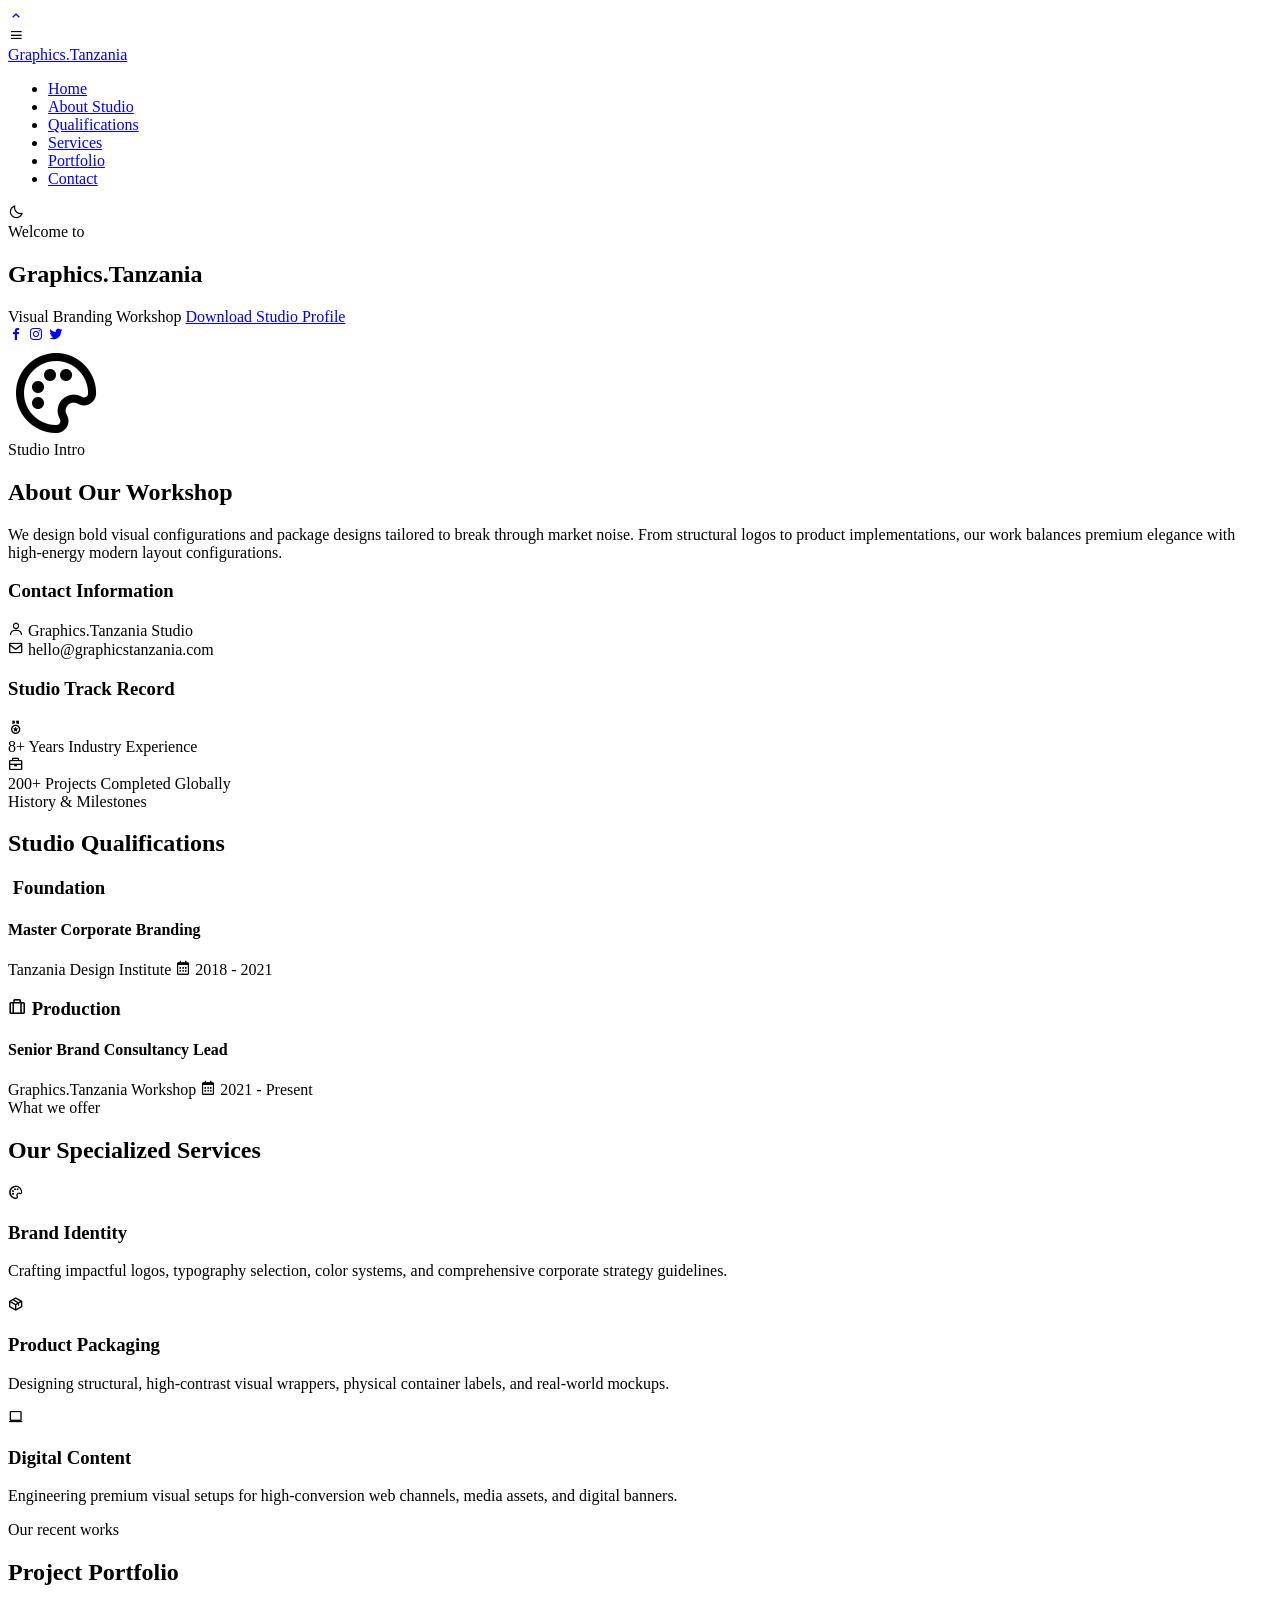
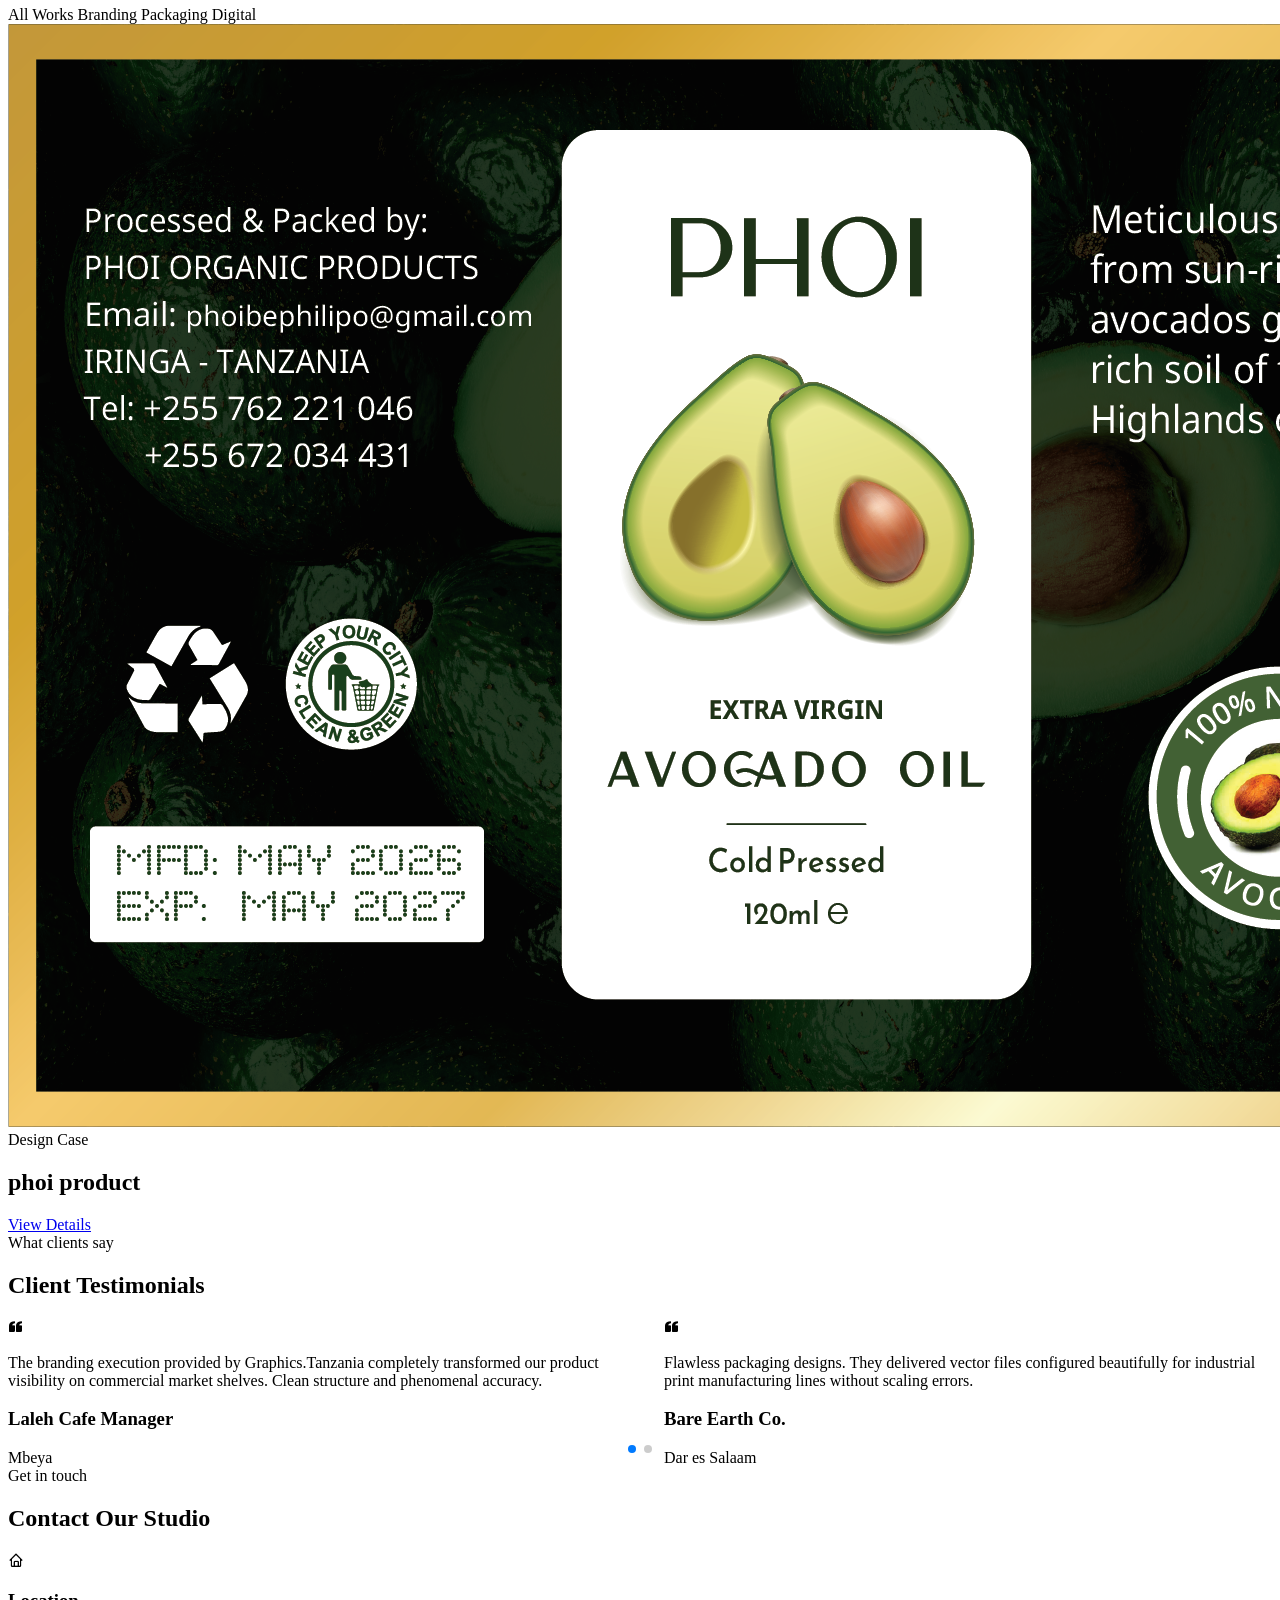
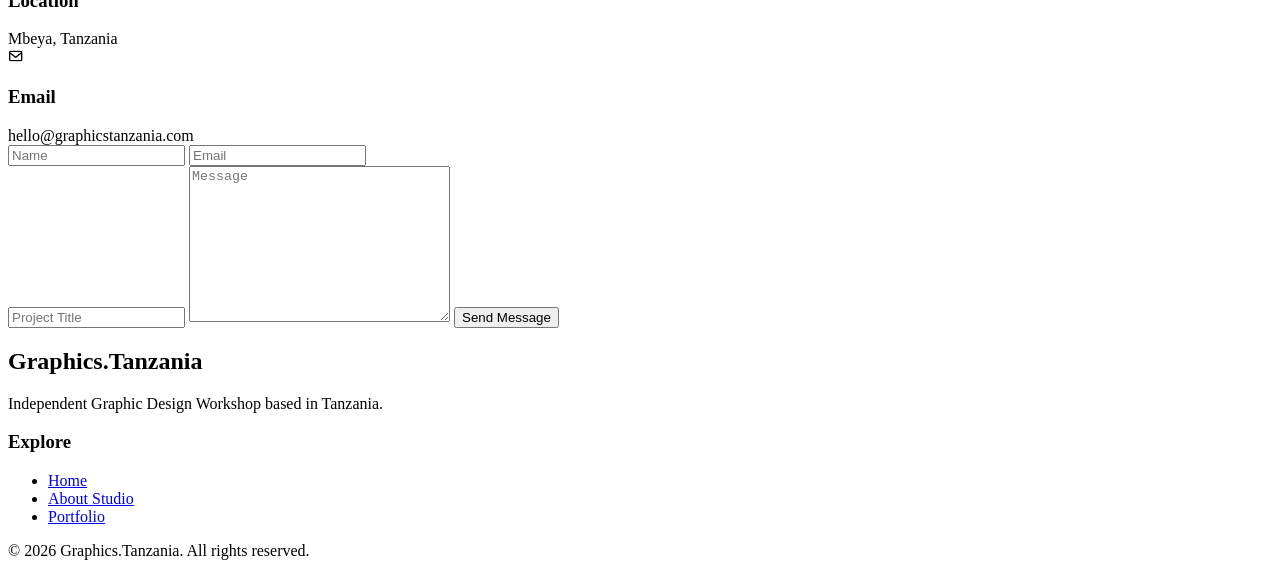
==== commit 9ec9a384: "Branded template text to Graphics.Tanzania and fixed portfolio image fallback layout cards" ====
--- a/index.html
+++ b/index.html
@@ -30,8 +30,8 @@
                 <div class="nav__menu" id="nav-menu">
                     <ul class="nav__list">
                         <li class="nav__item"><a href="#home" class="nav__link active-link">Home</a></li>
-                        <li class="nav__item"><a href="#about" class="nav__link">About</a></li>
-                        <li class="nav__item"><a href="#qualification" class="nav__link">Qualification</a></li>
+                        <li class="nav__item"><a href="#about" class="nav__link">About Studio</a></li>
+                        <li class="nav__item"><a href="#qualification" class="nav__link">Qualifications</a></li>
                         <li class="nav__item"><a href="#services" class="nav__link">Services</a></li>
                         <li class="nav__item"><a href="#portfolio" class="nav__link">Portfolio</a></li>
                         <li class="nav__item"><a href="#contact" class="nav__link">Contact</a></li>
@@ -48,7 +48,7 @@
             <section class="home" id="home">
                 <div class="home__container bd-grid">
                     <div class="home__data">
-                        <span class="home__greeting">Hello, We are</span>
+                        <span class="home__greeting">Welcome to</span>
                         <h1 class="home__name">Graphics.Tanzania</h1>
                         <span class="home__profession">Visual Branding Workshop</span>
                         <a href="Clay-Doe-Cv.pdf" download="" class="button button-light home__button">Download Studio Profile</a>
@@ -58,35 +58,29 @@
                         <a href="#" class="home__social-icon"><i class='bx bxl-facebook'></i></a>
                         <a href="#" class="home__social-icon"><i class='bx bxl-instagram'></i></a>
                         <a href="#" class="home__social-icon"><i class='bx bxl-twitter'></i></a>
-                        <a href="#" class="home__social-icon"><i class='bx bxl-vk'></i></a>
                     </div>
 
                     <div class="home__img">
-                        <img src="preview.png" alt="Graphics Tanzania Studio Hero Image">
+                        <i class='bx bx-palette' style="font-size: 6rem; color: var(--white-color);"></i>
                     </div>
                 </div>
             </section>
             
             <section class="about section" id="about">
-                <span class="section-subtitle">My Intro</span>
-                <h2 class="section-title">About Me</h2>
+                <span class="section-subtitle">Studio Intro</span>
+                <h2 class="section-title">About Our Workshop</h2>
 
                 <div class="about__container bd-grid">
                     <div class="about__data">
                         <p class="about__description">We design bold visual configurations and package designs tailored to break through market noise. From structural logos to product implementations, our work balances premium elegance with high-energy modern layout configurations.</p>
-                        <img src="preview.png" alt="About Image" class="about__img">
                     </div>
 
                     <div>
                         <div class="about__information">
-                            <h3 class="about__information-title">Information</h3>
+                            <h3 class="about__information-title">Contact Information</h3>
                             <div class="about__information-data">
                                 <i class='bx bx-user about__information-icon'></i>
-                                <span>Graphics.Tanzania</span>
-                            </div>
-                            <div class="about__information-data">
-                                <i class='bx bx-phone about__information-icon'></i>
-                                <span>+255 000 000 000</span>
+                                <span>Graphics.Tanzania Studio</span>
                             </div>
                             <div class="about__information-data">
                                 <i class='bx bx-envelope about__information-icon'></i>
@@ -95,19 +89,19 @@
                         </div>
 
                         <div class="about__information">
-                            <h3 class="about__information-title">Support</h3>
+                            <h3 class="about__information-title">Studio Track Record</h3>
                             <div class="about__information-data">
                                 <i class='bx bx-medal about__information-icon'></i>
                                 <div>
                                     <span class="about__information-subtitle">8+ Years</span>
-                                    <span class="about__information-subtitle-data">Experience</span>
+                                    <span class="about__information-subtitle-data">Industry Experience</span>
                                 </div>
                             </div>
                             <div class="about__information-data">
                                 <i class='bx bx-briefcase about__information-icon'></i>
                                 <div>
                                     <span class="about__information-subtitle">200+ Projects</span>
-                                    <span class="about__information-subtitle-data">Completed</span>
+                                    <span class="about__information-subtitle-data">Completed Globally</span>
                                 </div>
                             </div>
                         </div>
@@ -116,59 +110,43 @@
             </section>
 
             <section class="qualification section" id="qualification">
-                <span class="section-subtitle">Experience & Education</span>
-                <h2 class="section-title">Qualification</h2>
+                <span class="section-subtitle">History & Milestones</span>
+                <h2 class="section-title">Studio Qualifications</h2>
 
                 <div class="qualification__container bd-grid">
                     <div class="qualification__content">
                         <h3 class="qualification__title">
-                            <i class='bx bx-education qualification__title-icon'></i> Education
+                            <i class='bx bx-education qualification__title-icon'></i> Foundation
                         </h3>
 
                         <div class="qualification__data">
-                            <h4 class="qualification__area">Master in Design</h4>
+                            <h4 class="qualification__area">Master Corporate Branding</h4>
                             <div class="qualification__box">
-                                <span class="qualification__work">Tanzania - Institute</span>
+                                <span class="qualification__work">Tanzania Design Institute</span>
                                 <span class="qualification__year"><i class='bx bx-calendar qualification__calendar-icon'></i> 2018 - 2021</span>
-                            </div>
-                        </div>
-
-                        <div class="qualification__data">
-                            <h4 class="qualification__area">Graphic Design Course</h4>
-                            <div class="qualification__box">
-                                <span class="qualification__work">Tanzania - Studio</span>
-                                <span class="qualification__year"><i class='bx bx-calendar qualification__calendar-icon'></i> 2016 - 2018</span>
                             </div>
                         </div>
                     </div>
 
                     <div class="qualification__content">
                         <h3 class="qualification__title">
-                            <i class='bx bx-briefcase-alt qualification__title-icon'></i> Experience
+                            <i class='bx bx-briefcase-alt qualification__title-icon'></i> Production
                         </h3>
 
                         <div class="qualification__data">
-                            <h4 class="qualification__area">Senior Brand Lead</h4>
+                            <h4 class="qualification__area">Senior Brand Consultancy Lead</h4>
                             <div class="qualification__box">
                                 <span class="qualification__work">Graphics.Tanzania Workshop</span>
                                 <span class="qualification__year"><i class='bx bx-calendar qualification__calendar-icon'></i> 2021 - Present</span>
                             </div>
                         </div>
-
-                        <div class="qualification__data">
-                            <h4 class="qualification__area">Visual Designer</h4>
-                            <div class="qualification__box">
-                                <span class="qualification__work">Freelance Agency</span>
-                                <span class="qualification__year"><i class='bx bx-calendar qualification__calendar-icon'></i> 2018 - 2021</span>
-                            </div>
-                        </div>
                     </div>
                 </div>
             </section>
 
             <section class="services section" id="services">
                 <span class="section-subtitle">What we offer</span>
-                <h2 class="section-title">Services</h2>
+                <h2 class="section-title">Our Specialized Services</h2>
 
                 <div class="services__container bd-grid">
                     <div class="services__data">
@@ -190,25 +168,13 @@
                     </div>
                 </div>
             </section>
-            
-            <section class="project section">
-                <div class="project__container bd-grid">
-                    <div class="project__data">
-                        <h2 class="project__title">Have a project in mind?</h2>
-                        <p class="project__description">Reach out to us to map your conceptual strategies directly into high-fidelity design systems.</p>
-                        <a href="#contact" class="button button-light">Contact Us</a>
-                    </div>
-                    
-                    <img src="preview.png" alt="Project Mockup" class="project__img">
-                </div>
-            </section>
 
             <section class="portfolio section" id="portfolio">
-                <span class="section-subtitle">My recent works</span>
-                <h2 class="section-title">Portfolio</h2>
+                <span class="section-subtitle">Our recent works</span>
+                <h2 class="section-title">Project Portfolio</h2>
 
                 <div class="portfolio__nav">
-                    <span class="portfolio__item active-portfolio" data-filter="all">All</span>
+                    <span class="portfolio__item active-portfolio" data-filter="all">All Works</span>
                     <span class="portfolio__item" data-filter=".web">Branding</span>
                     <span class="portfolio__item" data-filter=".ux">Packaging</span>
                     <span class="portfolio__item" data-filter=".design">Digital</span>
@@ -223,7 +189,7 @@
 
             <section class="testimonial section">
                 <span class="section-subtitle">What clients say</span>
-                <h2 class="section-title">Testimonials</h2>
+                <h2 class="section-title">Client Testimonials</h2>
 
                 <div class="testimonial__container swiper-container">
                     <div class="swiper-wrapper">
@@ -246,7 +212,7 @@
 
             <section class="contact section" id="contact">
                 <span class="section-subtitle">Get in touch</span>
-                <h2 class="section-title">Contact Me</h2>
+                <h2 class="section-title">Contact Our Studio</h2>
 
                 <div class="contact__container bd-grid">
                     <div class="contact__content">
@@ -255,13 +221,6 @@
                             <h3 class="contact__title">Location</h3>
                             <span class="contact__description">Mbeya, Tanzania</span>
                         </div>
-
-                        <div class="contact__box">
-                            <i class='bx bx-phone contact__icon'></i>
-                            <h3 class="contact__title">Phone</h3>
-                            <span class="contact__description">+255 000 000 000</span>
-                        </div>
-
                         <div class="contact__box">
                             <i class='bx bx-envelope contact__icon'></i>
                             <h3 class="contact__title">Email</h3>
@@ -275,7 +234,7 @@
                             <input type="email" placeholder="Email" class="contact__input">
                         </div>
                         <input type="text" placeholder="Project Title" class="contact__input">
-                        <textarea name="" id="" cols="30" rows="10" placeholder="Message" class="contact__input"></textarea>
+                        <textarea cols="30" rows="10" placeholder="Message" class="contact__input"></textarea>
                         <input type="submit" value="Send Message" class="button contact__button">
                     </form>
                 </div>
@@ -293,63 +252,58 @@
                     <h3 class="footer__subtitle">Explore</h3>
                     <ul>
                         <li><a href="#home" class="footer__link">Home</a></li>
-                        <li><a href="#about" class="footer__link">About</a></li>
-                        <li><a href="#services" class="footer__link">Services</a></li>
+                        <li><a href="#about" class="footer__link">About Studio</a></li>
                         <li><a href="#portfolio" class="footer__link">Portfolio</a></li>
                     </ul>
                 </div>
-
-                <div class="footer__data">
-                    <h3 class="footer__subtitle">Legal</h3>
-                    <ul>
-                        <li><a href="#" class="footer__link">Privacy Policy</a></li>
-                        <li><a href="#" class="footer__link">Terms of Service</a></li>
-                    </ul>
-                </div>
             </div>
-
             <p class="footer__copy">&copy; 2026 Graphics.Tanzania. All rights reserved.</p>
         </footer>
         
         <script src="mixitup.min.js"></script>
-        
         <script src="swiper-bundle.min.js"></script>
-        
         <script src="gsap.min.js"></script>
-        
         <script src="main.js"></script>
 
         <script>
-            // 1. Fetch live metadata uploads saved into projects.json from your admin panel
             fetch('projects.json')
                 .then(response => {
-                    if (!response.ok) throw new Error('Database config schema unreadable.');
+                    if (!response.ok) throw new Error('Database file missing.');
                     return response.json();
                 })
                 .then(data => {
                     const gridContainer = document.getElementById('dynamic-portfolio-grid');
-                    gridContainer.innerHTML = ''; // Wipe loading placeholder out of viewport
+                    gridContainer.innerHTML = '';
                     
                     if(data.projects && data.projects.length > 0) {
                         data.projects.forEach(project => {
                             const contentBlock = document.createElement('div');
-                            
-                            // Map filters (.web, .ux, .design) onto MixItUp wrapper hooks safely
                             const filterTag = project.category_filter ? project.category_filter : 'web';
                             contentBlock.className = `portfolio__content mix ${filterTag}`;
                             
+                            // Check if image path is set, otherwise fall back to a styled empty placeholder state
+                            const imageSrc = project.image ? project.image : '';
+                            const imageMarkup = imageSrc 
+                                ? `<img src="${imageSrc}" alt="${project.title}" class="portfolio__img" onerror="this.style.display='none'; this.nextElementSibling.style.display='flex';">`
+                                : '';
+
                             contentBlock.innerHTML = `
-                                <a href="#"><img src="${project.image}" alt="${project.title}" class="portfolio__img"></a>
+                                <div class="portfolio__img-wrapper">
+                                    ${imageMarkup}
+                                    <div class="portfolio__placeholder-card" style="display:none; width:100%; height:100%; background:linear-gradient(135deg, var(--first-color), #5c141a); align-items:center; justify-content:center; flex-direction:column; color:white; padding:1rem; text-align:center;">
+                                        <i class='bx bx-image-alt' style="font-size: 2.5rem; margin-bottom: 0.5rem; opacity:0.7;"></i>
+                                        <span style="font-size: var(--small-font-size); opacity:0.8;">Case Asset Uploaded</span>
+                                    </div>
+                                </div>
                                 <div class="portfolio__data">
-                                    <span class="portfolio__subtitle">${project.subtext || 'Design Concept'}</span>
-                                    <a href="#"><h2 class="portfolio__title">${project.title}</h2></a>
+                                    <span class="portfolio__subtitle">${project.subtext || 'Design Case'}</span>
+                                    <h2 class="portfolio__title">${project.title}</h2>
                                     <a href="#" class="button button-link">View Details</a>
                                 </div>
                             `;
                             gridContainer.appendChild(contentBlock);
                         });
                         
-                        // 2. Re-initialize MixItUp layout controller engine once elements exist in DOM tree
                         if (typeof mixitup !== 'undefined') {
                             mixitup('#dynamic-portfolio-grid', {
                                 selectors: { target: '.portfolio__content' },
@@ -359,17 +313,14 @@
                     } else {
                         gridContainer.innerHTML = `
                             <p style="grid-column: 1/-1; text-align: center; color: var(--text-color); font-family: 'Poppins', sans-serif; padding: 40px 0;">
-                                Your portfolio gallery is empty. Head to <a href="/admin/" style="color: var(--first-color); font-weight: bold; text-decoration: underline;">/admin</a> to upload case studies.
+                                Empty template grid. Head to <a href="/admin/" style="color: var(--first-color); font-weight: bold; text-decoration: underline;">/admin</a> to upload files.
                             </p>`;
                     }
                 })
                 .catch(err => {
-                    console.error("Local schema parse loop fault:", err);
-                    document.getElementById('dynamic-portfolio-grid').innerHTML = 
-                        '<p style="grid-column: 1/-1; text-align: center; color: red;">Failed to read project collection data streams.</p>';
+                    console.error("Local data feed parsing error:", err);
                 });
 
-            // 3. Keep Netlify authentication triggers routed securely to your dashboard dashboard
             if (window.netlifyIdentity) {
                 window.netlifyIdentity.on("init", user => {
                     if (!user) {
